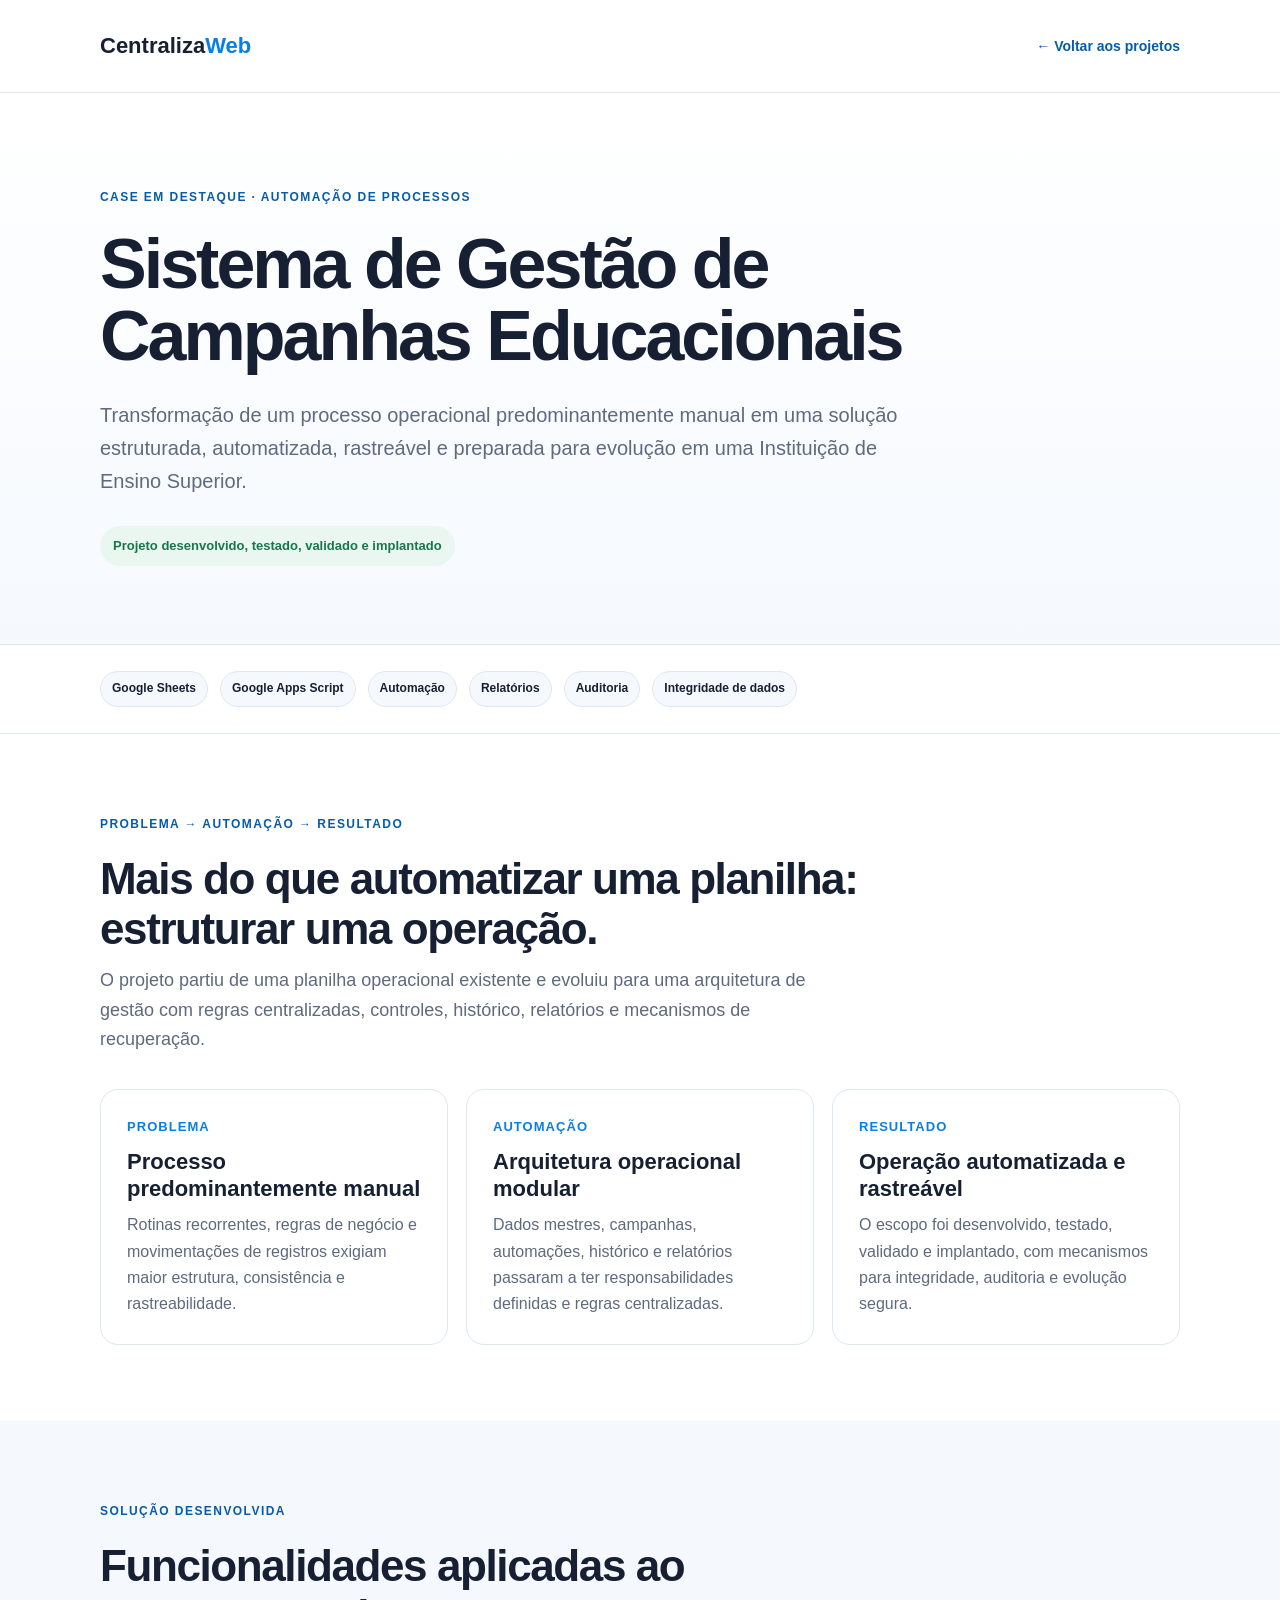
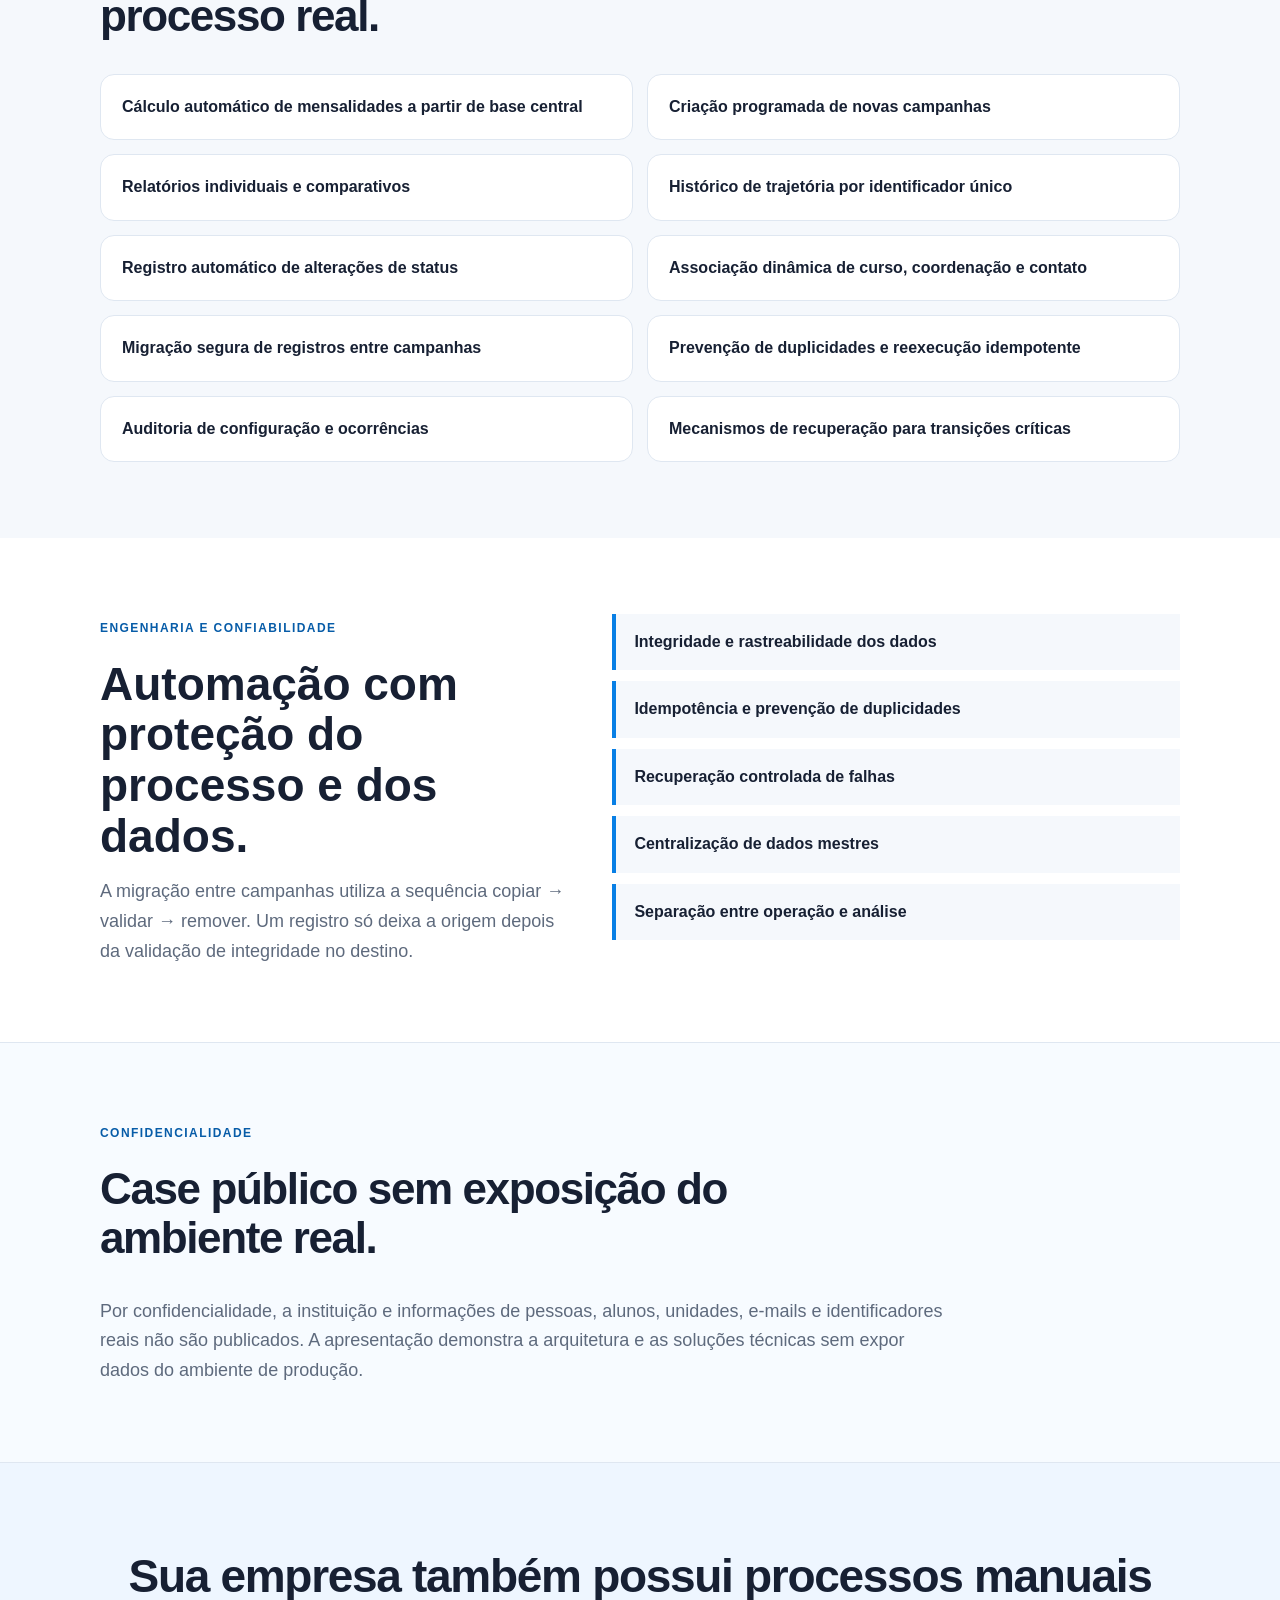
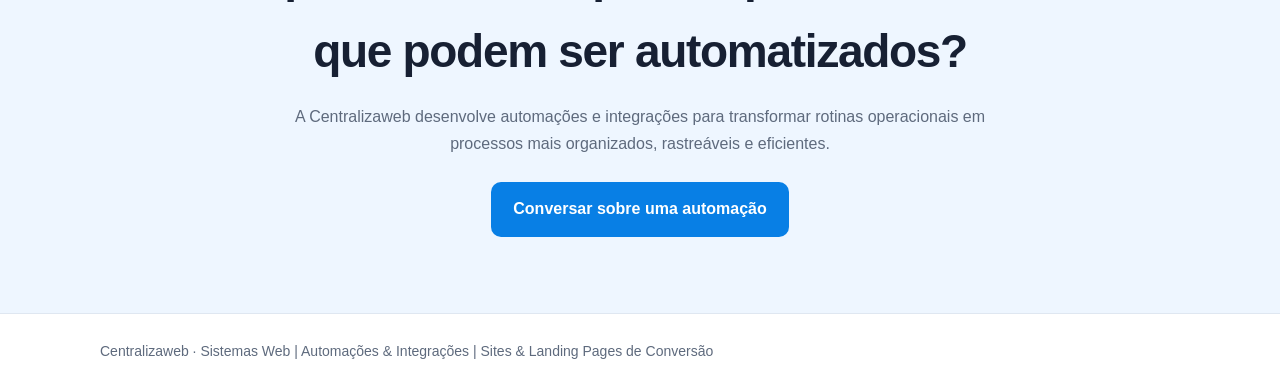
==== case-gestao-campanhas-educacionais.html @ ea9e476f "Add featured educational campaigns case study page" ====
<!DOCTYPE html><html lang="pt-BR"><head><meta charset="UTF-8"><meta name="viewport" content="width=device-width,initial-scale=1"><meta name="description" content="Case Centralizaweb: transformação de um processo operacional de campanhas educacionais em uma solução automatizada, rastreável e segura."><title>Case Gestão de Campanhas Educacionais | Centralizaweb</title><style>:root{--blue:#087fe5;--dark:#075ca8;--ink:#172033;--muted:#5e6a7d;--soft:#f5f8fc;--line:#dfe7f1;--green:#19764a}*{box-sizing:border-box;margin:0;padding:0}body{font-family:Inter,Segoe UI,Arial,sans-serif;color:var(--ink);line-height:1.65;background:#fff}.wrap{width:min(1080px,calc(100% - 40px));margin:auto}a{color:inherit}.top{padding:28px 0;border-bottom:1px solid var(--line)}.top .wrap{display:flex;align-items:center;justify-content:space-between;gap:20px}.brand{font-weight:900;font-size:22px;text-decoration:none}.brand span{color:var(--blue)}.back{font-size:14px;font-weight:750;color:var(--dark);text-decoration:none}.hero{padding:90px 0 78px;background:linear-gradient(180deg,#fff,#f5f9fe)}.eyebrow{display:inline-block;color:var(--dark);font-size:12px;font-weight:900;letter-spacing:.12em;text-transform:uppercase;margin-bottom:20px}.hero h1{font-size:clamp(42px,6vw,70px);line-height:1.03;letter-spacing:-3px;max-width:940px}.hero p{font-size:20px;color:var(--muted);max-width:820px;margin-top:27px}.status{display:inline-flex;margin-top:28px;padding:9px 13px;border-radius:999px;background:#eaf7f0;color:var(--green);font-size:13px;font-weight:850}.facts{padding:26px 0;border-block:1px solid var(--line)}.facts .wrap{display:flex;gap:12px;flex-wrap:wrap}.tag{padding:7px 11px;background:var(--soft);border:1px solid var(--line);border-radius:999px;font-size:12px;font-weight:750}section{padding:76px 0}.head{max-width:760px;margin-bottom:34px}.head h2{font-size:clamp(30px,4vw,44px);line-height:1.12;letter-spacing:-1.4px}.head p{font-size:18px;color:var(--muted);margin-top:13px}.journey{display:grid;grid-template-columns:repeat(3,1fr);gap:18px}.box{border:1px solid var(--line);border-radius:18px;padding:26px}.box b{display:block;color:var(--blue);font-size:13px;margin-bottom:12px;text-transform:uppercase;letter-spacing:.08em}.box h3{font-size:22px;line-height:1.2;margin-bottom:10px}.box p{color:var(--muted)}.solution{background:var(--soft)}.grid{display:grid;grid-template-columns:repeat(2,1fr);gap:14px}.item{background:#fff;border:1px solid var(--line);border-radius:14px;padding:19px 21px;font-weight:700}.engineering{display:grid;grid-template-columns:.9fr 1.1fr;gap:48px;align-items:start}.engineering h2{font-size:clamp(31px,4vw,46px);line-height:1.1}.engineering p{color:var(--muted);font-size:18px;margin-top:16px}.principles{display:grid;gap:11px}.principle{border-left:4px solid var(--blue);background:var(--soft);padding:15px 18px;font-weight:750}.privacy{background:#f7fbff;border-block:1px solid var(--line)}.privacy p{max-width:850px;color:var(--muted);font-size:18px}.closing{text-align:center;background:#eef6ff}.closing h2{font-size:clamp(31px,4vw,46px);letter-spacing:-1.3px}.closing p{color:var(--muted);max-width:700px;margin:14px auto 25px}.btn{display:inline-flex;padding:14px 22px;background:var(--blue);color:#fff;border-radius:10px;text-decoration:none;font-weight:800}footer{padding:26px 0;border-top:1px solid var(--line);color:var(--muted);font-size:14px}@media(max-width:720px){.hero{padding:62px 0}.hero h1{font-size:40px;letter-spacing:-2px}.hero p{font-size:17px}.journey,.grid,.engineering{grid-template-columns:1fr}section{padding:58px 0}.top .wrap{align-items:flex-start;flex-direction:column}}</style></head><body><header class="top"><div class="wrap"><a class="brand" href="index.html">Centraliza<span>Web</span></a><a class="back" href="index.html#projetos">← Voltar aos projetos</a></div></header><main><section class="hero"><div class="wrap"><span class="eyebrow">Case em destaque · Automação de Processos</span><h1>Sistema de Gestão de Campanhas Educacionais</h1><p>Transformação de um processo operacional predominantemente manual em uma solução estruturada, automatizada, rastreável e preparada para evolução em uma Instituição de Ensino Superior.</p><span class="status">Projeto desenvolvido, testado, validado e implantado</span></div></section><div class="facts"><div class="wrap"><span class="tag">Google Sheets</span><span class="tag">Google Apps Script</span><span class="tag">Automação</span><span class="tag">Relatórios</span><span class="tag">Auditoria</span><span class="tag">Integridade de dados</span></div></div><section><div class="wrap"><div class="head"><span class="eyebrow">Problema → Automação → Resultado</span><h2>Mais do que automatizar uma planilha: estruturar uma operação.</h2><p>O projeto partiu de uma planilha operacional existente e evoluiu para uma arquitetura de gestão com regras centralizadas, controles, histórico, relatórios e mecanismos de recuperação.</p></div><div class="journey"><article class="box"><b>Problema</b><h3>Processo predominantemente manual</h3><p>Rotinas recorrentes, regras de negócio e movimentações de registros exigiam maior estrutura, consistência e rastreabilidade.</p></article><article class="box"><b>Automação</b><h3>Arquitetura operacional modular</h3><p>Dados mestres, campanhas, automações, histórico e relatórios passaram a ter responsabilidades definidas e regras centralizadas.</p></article><article class="box"><b>Resultado</b><h3>Operação automatizada e rastreável</h3><p>O escopo foi desenvolvido, testado, validado e implantado, com mecanismos para integridade, auditoria e evolução segura.</p></article></div></div></section><section class="solution"><div class="wrap"><div class="head"><span class="eyebrow">Solução desenvolvida</span><h2>Funcionalidades aplicadas ao processo real.</h2></div><div class="grid"><div class="item">Cálculo automático de mensalidades a partir de base central</div><div class="item">Criação programada de novas campanhas</div><div class="item">Relatórios individuais e comparativos</div><div class="item">Histórico de trajetória por identificador único</div><div class="item">Registro automático de alterações de status</div><div class="item">Associação dinâmica de curso, coordenação e contato</div><div class="item">Migração segura de registros entre campanhas</div><div class="item">Prevenção de duplicidades e reexecução idempotente</div><div class="item">Auditoria de configuração e ocorrências</div><div class="item">Mecanismos de recuperação para transições críticas</div></div></div></section><section><div class="wrap engineering"><div><span class="eyebrow">Engenharia e confiabilidade</span><h2>Automação com proteção do processo e dos dados.</h2><p>A migração entre campanhas utiliza a sequência copiar → validar → remover. Um registro só deixa a origem depois da validação de integridade no destino.</p></div><div class="principles"><div class="principle">Integridade e rastreabilidade dos dados</div><div class="principle">Idempotência e prevenção de duplicidades</div><div class="principle">Recuperação controlada de falhas</div><div class="principle">Centralização de dados mestres</div><div class="principle">Separação entre operação e análise</div></div></div></section><section class="privacy"><div class="wrap"><div class="head"><span class="eyebrow">Confidencialidade</span><h2>Case público sem exposição do ambiente real.</h2></div><p>Por confidencialidade, a instituição e informações de pessoas, alunos, unidades, e-mails e identificadores reais não são publicados. A apresentação demonstra a arquitetura e as soluções técnicas sem expor dados do ambiente de produção.</p></div></section><section class="closing"><div class="wrap"><h2>Sua empresa também possui processos manuais que podem ser automatizados?</h2><p>A Centralizaweb desenvolve automações e integrações para transformar rotinas operacionais em processos mais organizados, rastreáveis e eficientes.</p><a class="btn" href="https://wa.me/5566981114935?text=Ol%C3%A1%21%20Vi%20o%20case%20de%20automa%C3%A7%C3%A3o%20e%20quero%20conversar%20sobre%20um%20projeto." target="_blank" rel="noopener">Conversar sobre uma automação</a></div></section></main><footer><div class="wrap">Centralizaweb · Sistemas Web | Automações &amp; Integrações | Sites &amp; Landing Pages de Conversão</div></footer></body></html>
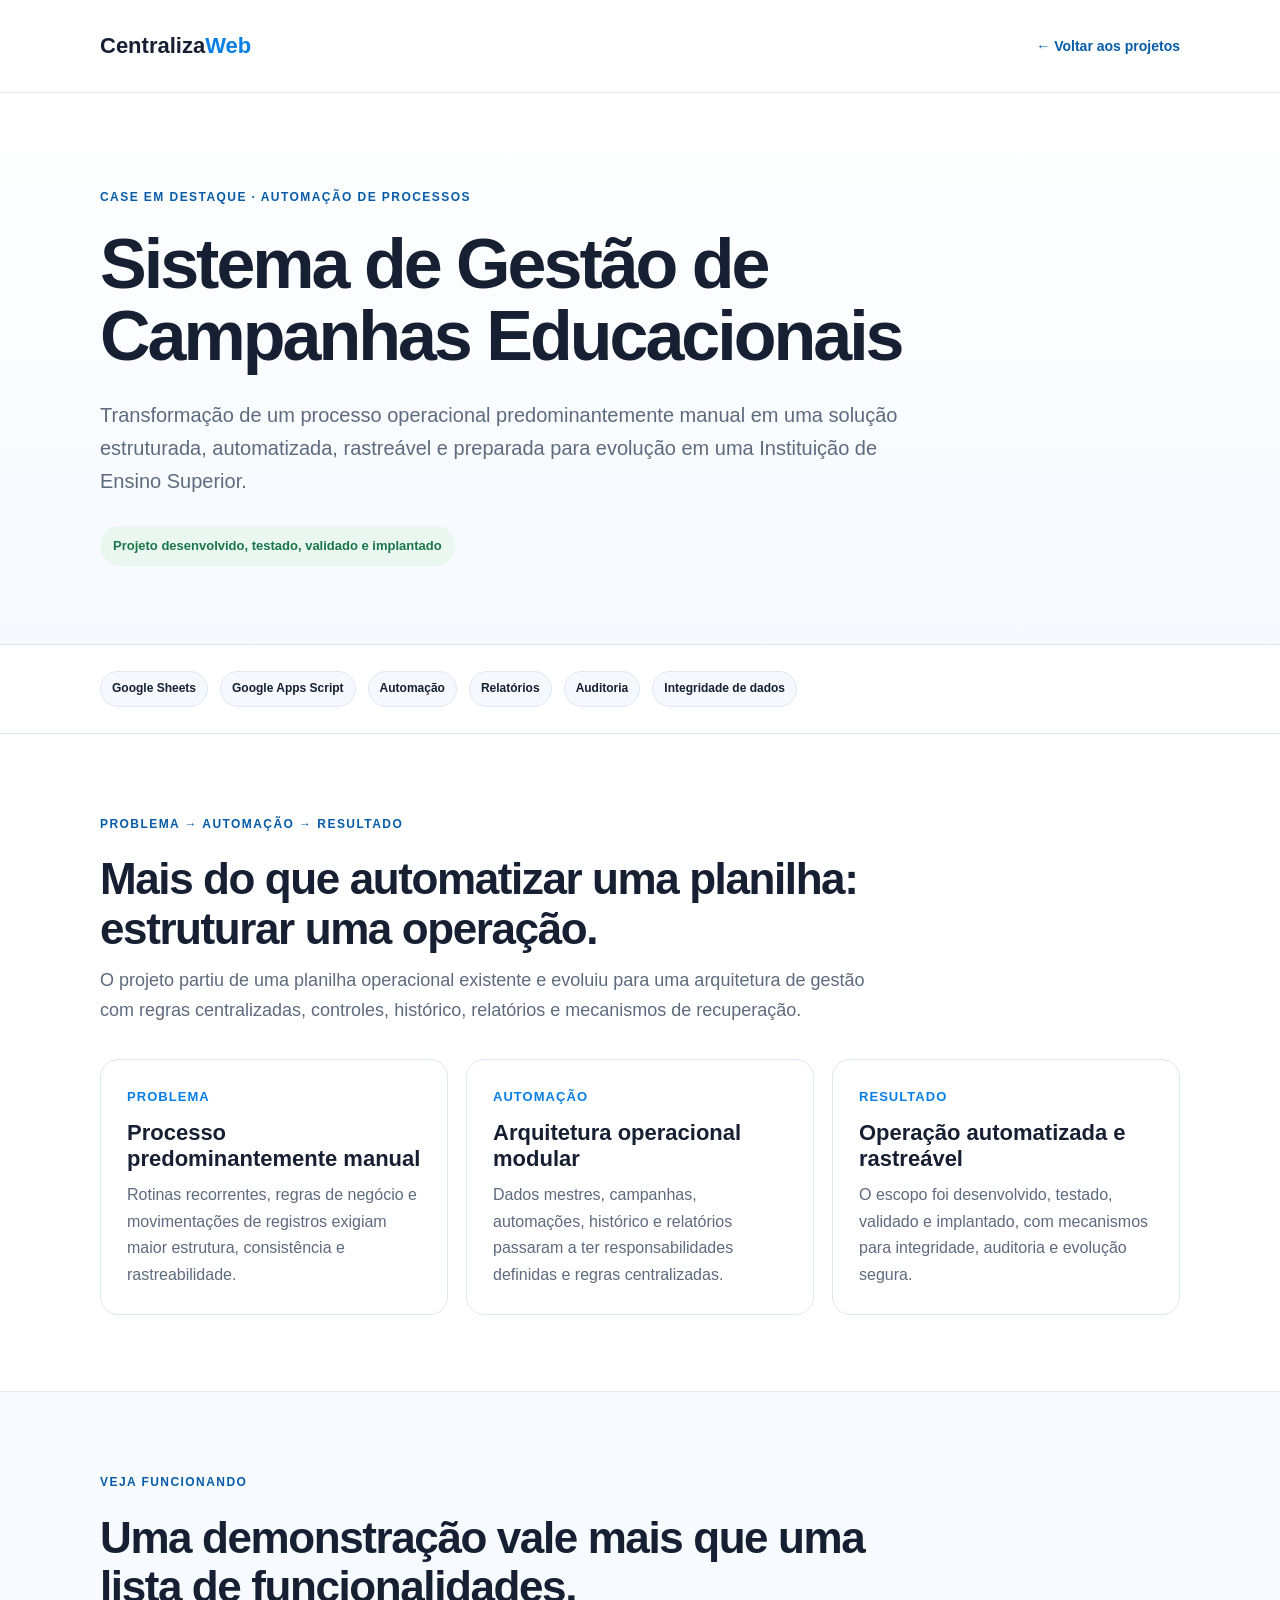
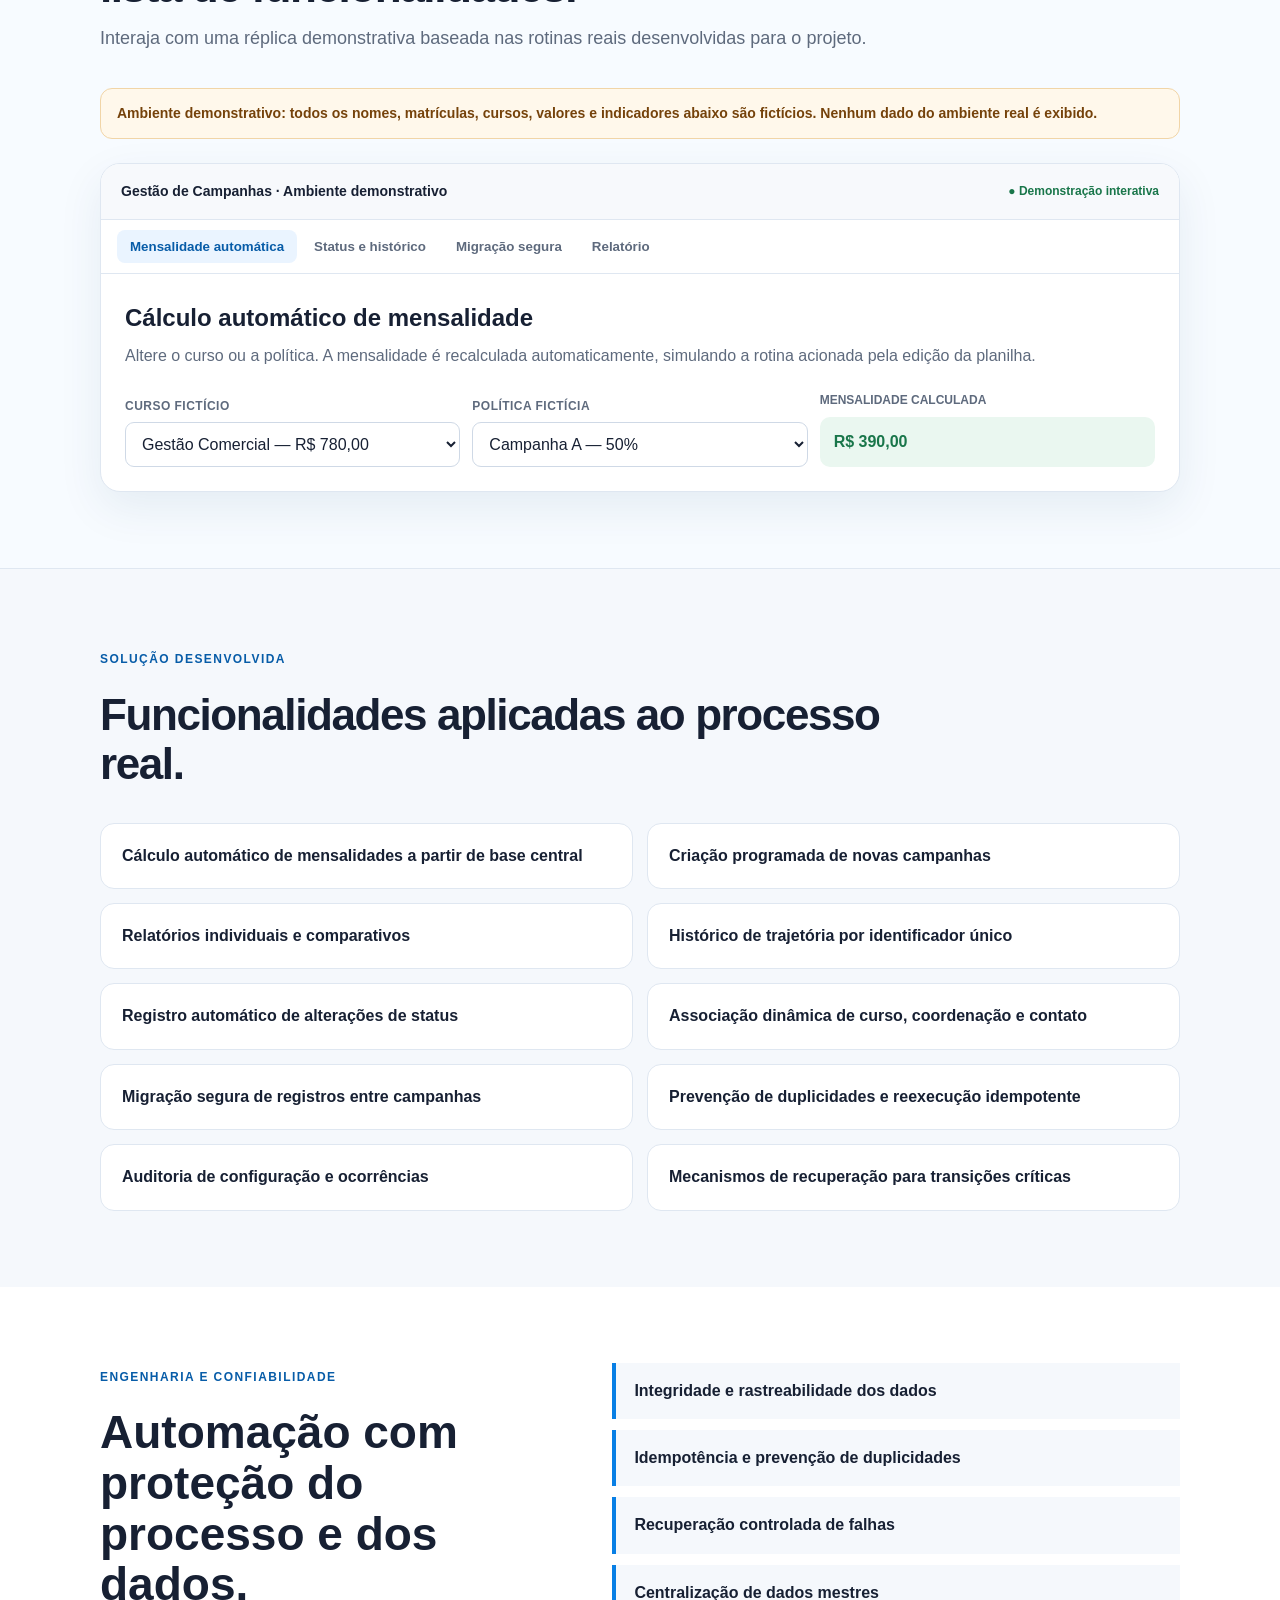
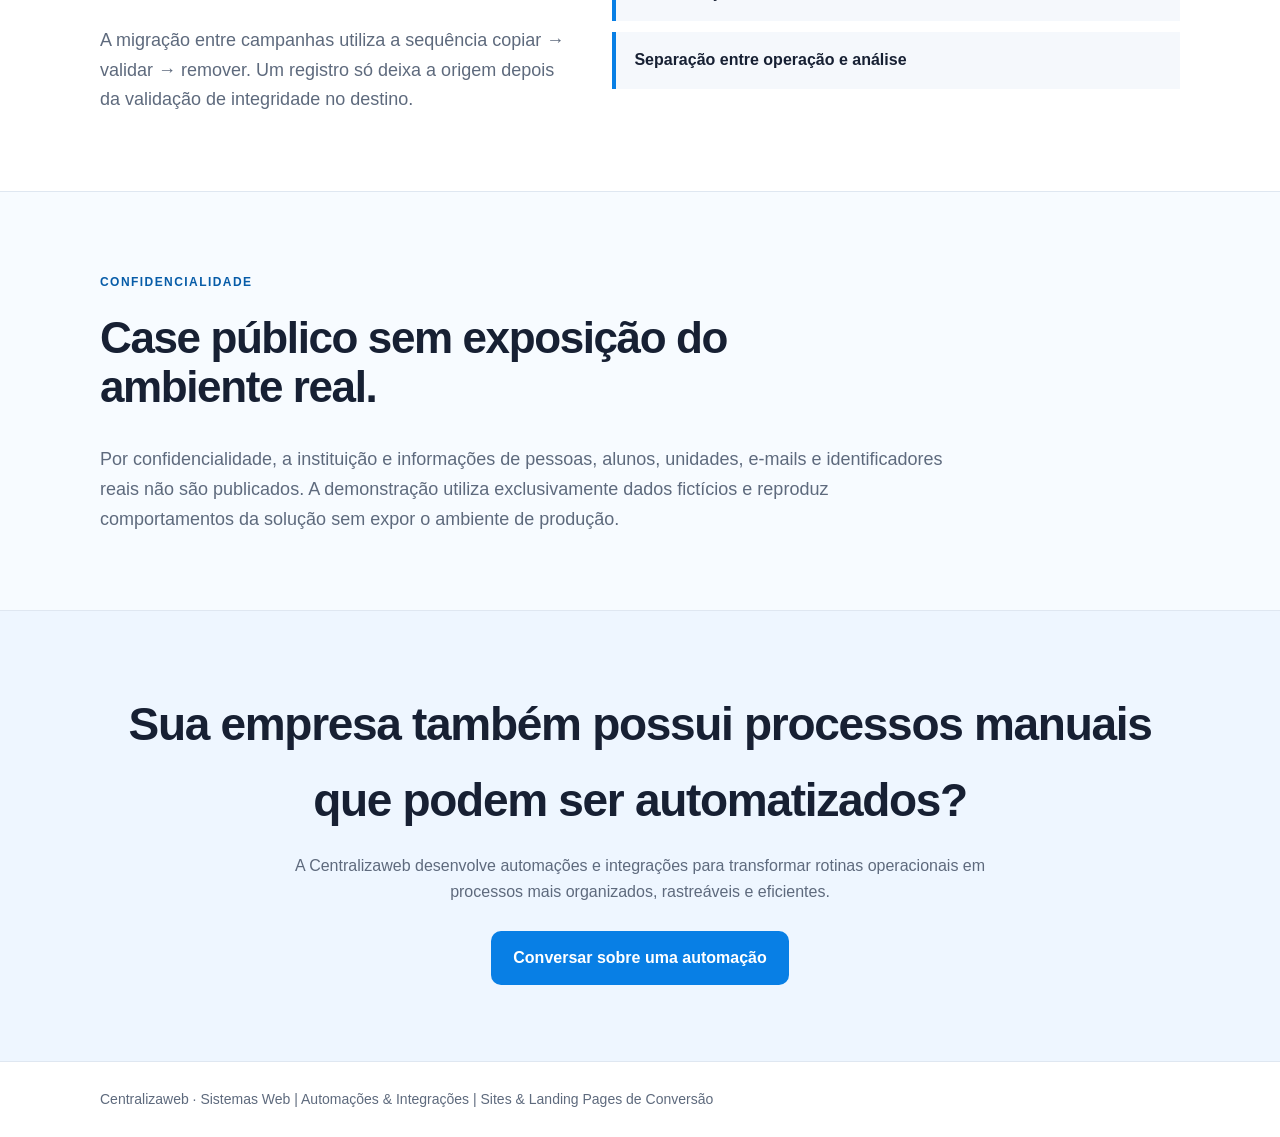
==== commit b6f7010c: "feat: adiciona demonstracao interativa ao case educacional" ====
--- a/case-gestao-campanhas-educacionais.html
+++ b/case-gestao-campanhas-educacionais.html
@@ -1 +1 @@
-<!DOCTYPE html><html lang="pt-BR"><head><meta charset="UTF-8"><meta name="viewport" content="width=device-width,initial-scale=1"><meta name="description" content="Case Centralizaweb: transformação de um processo operacional de campanhas educacionais em uma solução automatizada, rastreável e segura."><title>Case Gestão de Campanhas Educacionais | Centralizaweb</title><style>:root{--blue:#087fe5;--dark:#075ca8;--ink:#172033;--muted:#5e6a7d;--soft:#f5f8fc;--line:#dfe7f1;--green:#19764a}*{box-sizing:border-box;margin:0;padding:0}body{font-family:Inter,Segoe UI,Arial,sans-serif;color:var(--ink);line-height:1.65;background:#fff}.wrap{width:min(1080px,calc(100% - 40px));margin:auto}a{color:inherit}.top{padding:28px 0;border-bottom:1px solid var(--line)}.top .wrap{display:flex;align-items:center;justify-content:space-between;gap:20px}.brand{font-weight:900;font-size:22px;text-decoration:none}.brand span{color:var(--blue)}.back{font-size:14px;font-weight:750;color:var(--dark);text-decoration:none}.hero{padding:90px 0 78px;background:linear-gradient(180deg,#fff,#f5f9fe)}.eyebrow{display:inline-block;color:var(--dark);font-size:12px;font-weight:900;letter-spacing:.12em;text-transform:uppercase;margin-bottom:20px}.hero h1{font-size:clamp(42px,6vw,70px);line-height:1.03;letter-spacing:-3px;max-width:940px}.hero p{font-size:20px;color:var(--muted);max-width:820px;margin-top:27px}.status{display:inline-flex;margin-top:28px;padding:9px 13px;border-radius:999px;background:#eaf7f0;color:var(--green);font-size:13px;font-weight:850}.facts{padding:26px 0;border-block:1px solid var(--line)}.facts .wrap{display:flex;gap:12px;flex-wrap:wrap}.tag{padding:7px 11px;background:var(--soft);border:1px solid var(--line);border-radius:999px;font-size:12px;font-weight:750}section{padding:76px 0}.head{max-width:760px;margin-bottom:34px}.head h2{font-size:clamp(30px,4vw,44px);line-height:1.12;letter-spacing:-1.4px}.head p{font-size:18px;color:var(--muted);margin-top:13px}.journey{display:grid;grid-template-columns:repeat(3,1fr);gap:18px}.box{border:1px solid var(--line);border-radius:18px;padding:26px}.box b{display:block;color:var(--blue);font-size:13px;margin-bottom:12px;text-transform:uppercase;letter-spacing:.08em}.box h3{font-size:22px;line-height:1.2;margin-bottom:10px}.box p{color:var(--muted)}.solution{background:var(--soft)}.grid{display:grid;grid-template-columns:repeat(2,1fr);gap:14px}.item{background:#fff;border:1px solid var(--line);border-radius:14px;padding:19px 21px;font-weight:700}.engineering{display:grid;grid-template-columns:.9fr 1.1fr;gap:48px;align-items:start}.engineering h2{font-size:clamp(31px,4vw,46px);line-height:1.1}.engineering p{color:var(--muted);font-size:18px;margin-top:16px}.principles{display:grid;gap:11px}.principle{border-left:4px solid var(--blue);background:var(--soft);padding:15px 18px;font-weight:750}.privacy{background:#f7fbff;border-block:1px solid var(--line)}.privacy p{max-width:850px;color:var(--muted);font-size:18px}.closing{text-align:center;background:#eef6ff}.closing h2{font-size:clamp(31px,4vw,46px);letter-spacing:-1.3px}.closing p{color:var(--muted);max-width:700px;margin:14px auto 25px}.btn{display:inline-flex;padding:14px 22px;background:var(--blue);color:#fff;border-radius:10px;text-decoration:none;font-weight:800}footer{padding:26px 0;border-top:1px solid var(--line);color:var(--muted);font-size:14px}@media(max-width:720px){.hero{padding:62px 0}.hero h1{font-size:40px;letter-spacing:-2px}.hero p{font-size:17px}.journey,.grid,.engineering{grid-template-columns:1fr}section{padding:58px 0}.top .wrap{align-items:flex-start;flex-direction:column}}</style></head><body><header class="top"><div class="wrap"><a class="brand" href="index.html">Centraliza<span>Web</span></a><a class="back" href="index.html#projetos">← Voltar aos projetos</a></div></header><main><section class="hero"><div class="wrap"><span class="eyebrow">Case em destaque · Automação de Processos</span><h1>Sistema de Gestão de Campanhas Educacionais</h1><p>Transformação de um processo operacional predominantemente manual em uma solução estruturada, automatizada, rastreável e preparada para evolução em uma Instituição de Ensino Superior.</p><span class="status">Projeto desenvolvido, testado, validado e implantado</span></div></section><div class="facts"><div class="wrap"><span class="tag">Google Sheets</span><span class="tag">Google Apps Script</span><span class="tag">Automação</span><span class="tag">Relatórios</span><span class="tag">Auditoria</span><span class="tag">Integridade de dados</span></div></div><section><div class="wrap"><div class="head"><span class="eyebrow">Problema → Automação → Resultado</span><h2>Mais do que automatizar uma planilha: estruturar uma operação.</h2><p>O projeto partiu de uma planilha operacional existente e evoluiu para uma arquitetura de gestão com regras centralizadas, controles, histórico, relatórios e mecanismos de recuperação.</p></div><div class="journey"><article class="box"><b>Problema</b><h3>Processo predominantemente manual</h3><p>Rotinas recorrentes, regras de negócio e movimentações de registros exigiam maior estrutura, consistência e rastreabilidade.</p></article><article class="box"><b>Automação</b><h3>Arquitetura operacional modular</h3><p>Dados mestres, campanhas, automações, histórico e relatórios passaram a ter responsabilidades definidas e regras centralizadas.</p></article><article class="box"><b>Resultado</b><h3>Operação automatizada e rastreável</h3><p>O escopo foi desenvolvido, testado, validado e implantado, com mecanismos para integridade, auditoria e evolução segura.</p></article></div></div></section><section class="solution"><div class="wrap"><div class="head"><span class="eyebrow">Solução desenvolvida</span><h2>Funcionalidades aplicadas ao processo real.</h2></div><div class="grid"><div class="item">Cálculo automático de mensalidades a partir de base central</div><div class="item">Criação programada de novas campanhas</div><div class="item">Relatórios individuais e comparativos</div><div class="item">Histórico de trajetória por identificador único</div><div class="item">Registro automático de alterações de status</div><div class="item">Associação dinâmica de curso, coordenação e contato</div><div class="item">Migração segura de registros entre campanhas</div><div class="item">Prevenção de duplicidades e reexecução idempotente</div><div class="item">Auditoria de configuração e ocorrências</div><div class="item">Mecanismos de recuperação para transições críticas</div></div></div></section><section><div class="wrap engineering"><div><span class="eyebrow">Engenharia e confiabilidade</span><h2>Automação com proteção do processo e dos dados.</h2><p>A migração entre campanhas utiliza a sequência copiar → validar → remover. Um registro só deixa a origem depois da validação de integridade no destino.</p></div><div class="principles"><div class="principle">Integridade e rastreabilidade dos dados</div><div class="principle">Idempotência e prevenção de duplicidades</div><div class="principle">Recuperação controlada de falhas</div><div class="principle">Centralização de dados mestres</div><div class="principle">Separação entre operação e análise</div></div></div></section><section class="privacy"><div class="wrap"><div class="head"><span class="eyebrow">Confidencialidade</span><h2>Case público sem exposição do ambiente real.</h2></div><p>Por confidencialidade, a instituição e informações de pessoas, alunos, unidades, e-mails e identificadores reais não são publicados. A apresentação demonstra a arquitetura e as soluções técnicas sem expor dados do ambiente de produção.</p></div></section><section class="closing"><div class="wrap"><h2>Sua empresa também possui processos manuais que podem ser automatizados?</h2><p>A Centralizaweb desenvolve automações e integrações para transformar rotinas operacionais em processos mais organizados, rastreáveis e eficientes.</p><a class="btn" href="https://wa.me/5566981114935?text=Ol%C3%A1%21%20Vi%20o%20case%20de%20automa%C3%A7%C3%A3o%20e%20quero%20conversar%20sobre%20um%20projeto." target="_blank" rel="noopener">Conversar sobre uma automação</a></div></section></main><footer><div class="wrap">Centralizaweb · Sistemas Web | Automações &amp; Integrações | Sites &amp; Landing Pages de Conversão</div></footer></body></html>+<!DOCTYPE html><html lang="pt-BR"><head><meta charset="UTF-8"><meta name="viewport" content="width=device-width,initial-scale=1"><meta name="description" content="Case Centralizaweb: automação de campanhas educacionais com demonstração interativa baseada na solução implantada."><title>Case Gestão de Campanhas Educacionais | Centralizaweb</title><style>:root{--blue:#087fe5;--dark:#075ca8;--ink:#172033;--muted:#5e6a7d;--soft:#f5f8fc;--line:#dfe7f1;--green:#19764a;--amber:#a45b08}*{box-sizing:border-box;margin:0;padding:0}body{font-family:Inter,Segoe UI,Arial,sans-serif;color:var(--ink);line-height:1.65;background:#fff}.wrap{width:min(1080px,calc(100% - 40px));margin:auto}a{color:inherit}.top{padding:28px 0;border-bottom:1px solid var(--line)}.top .wrap{display:flex;align-items:center;justify-content:space-between;gap:20px}.brand{font-weight:900;font-size:22px;text-decoration:none}.brand span{color:var(--blue)}.back{font-size:14px;font-weight:750;color:var(--dark);text-decoration:none}.hero{padding:90px 0 78px;background:linear-gradient(180deg,#fff,#f5f9fe)}.eyebrow{display:inline-block;color:var(--dark);font-size:12px;font-weight:900;letter-spacing:.12em;text-transform:uppercase;margin-bottom:20px}.hero h1{font-size:clamp(42px,6vw,70px);line-height:1.03;letter-spacing:-3px;max-width:940px}.hero p{font-size:20px;color:var(--muted);max-width:820px;margin-top:27px}.status{display:inline-flex;margin-top:28px;padding:9px 13px;border-radius:999px;background:#eaf7f0;color:var(--green);font-size:13px;font-weight:850}.facts{padding:26px 0;border-block:1px solid var(--line)}.facts .wrap{display:flex;gap:12px;flex-wrap:wrap}.tag{padding:7px 11px;background:var(--soft);border:1px solid var(--line);border-radius:999px;font-size:12px;font-weight:750}section{padding:76px 0}.head{max-width:800px;margin-bottom:34px}.head h2{font-size:clamp(30px,4vw,44px);line-height:1.12;letter-spacing:-1.4px}.head p{font-size:18px;color:var(--muted);margin-top:13px}.journey{display:grid;grid-template-columns:repeat(3,1fr);gap:18px}.box{border:1px solid var(--line);border-radius:18px;padding:26px}.box b{display:block;color:var(--blue);font-size:13px;margin-bottom:12px;text-transform:uppercase;letter-spacing:.08em}.box h3{font-size:22px;line-height:1.2;margin-bottom:10px}.box p{color:var(--muted)}.solution{background:var(--soft)}.grid{display:grid;grid-template-columns:repeat(2,1fr);gap:14px}.item{background:#fff;border:1px solid var(--line);border-radius:14px;padding:19px 21px;font-weight:700}.engineering{display:grid;grid-template-columns:.9fr 1.1fr;gap:48px;align-items:start}.engineering h2{font-size:clamp(31px,4vw,46px);line-height:1.1}.engineering p{color:var(--muted);font-size:18px;margin-top:16px}.principles{display:grid;gap:11px}.principle{border-left:4px solid var(--blue);background:var(--soft);padding:15px 18px;font-weight:750}.demo{background:#f7fbff;border-block:1px solid var(--line)}.notice{background:#fff8eb;border:1px solid #f1d5a7;border-radius:12px;padding:13px 16px;color:#75420a;font-size:14px;font-weight:700;margin-bottom:24px}.demo-shell{background:#fff;border:1px solid var(--line);border-radius:20px;box-shadow:0 16px 45px rgba(18,61,101,.08);overflow:hidden}.demo-bar{padding:16px 20px;background:#f7f9fc;border-bottom:1px solid var(--line);display:flex;align-items:center;justify-content:space-between;gap:12px}.demo-bar strong{font-size:14px}.live{font-size:12px;color:var(--green);font-weight:850}.tabs{display:flex;gap:4px;padding:10px 16px;border-bottom:1px solid var(--line);overflow:auto}.tab{border:0;background:transparent;padding:9px 13px;border-radius:8px;font-weight:800;color:var(--muted);cursor:pointer;white-space:nowrap}.tab.active{background:#eaf4ff;color:var(--dark)}.panel{display:none;padding:24px}.panel.active{display:block}.panel h3{font-size:24px;margin-bottom:5px}.panel-lead{color:var(--muted);margin-bottom:22px}.form-row{display:grid;grid-template-columns:1fr 1fr 1fr;gap:12px;align-items:end}.field label{display:block;font-size:12px;font-weight:850;color:var(--muted);margin-bottom:6px;text-transform:uppercase;letter-spacing:.04em}.field select,.field input{width:100%;padding:12px;border:1px solid #cfd9e6;border-radius:9px;background:#fff;color:var(--ink);font:inherit}.result{padding:12px 14px;border-radius:10px;background:#eaf7f0;color:var(--green);font-weight:900;min-height:50px;display:flex;align-items:center}.sheet{overflow:auto;border:1px solid var(--line);border-radius:12px}.sheet table{width:100%;border-collapse:collapse;min-width:760px;font-size:13px}.sheet th{background:#eef3f8;text-align:left;padding:10px;border:1px solid #dbe3ec}.sheet td{padding:10px;border:1px solid #e1e7ee}.pill{display:inline-block;padding:4px 8px;border-radius:999px;background:#fff4dd;color:var(--amber);font-size:11px;font-weight:850}.pill.ok{background:#eaf7f0;color:var(--green)}.actions{display:flex;gap:10px;flex-wrap:wrap;margin:18px 0}.demo-btn{border:0;background:var(--blue);color:#fff;padding:11px 16px;border-radius:9px;font-weight:850;cursor:pointer}.demo-btn.secondary{background:#fff;color:var(--dark);border:1px solid #bcd5ec}.log{background:#f6f8fb;border:1px solid var(--line);border-radius:12px;padding:16px;display:grid;gap:8px;font-size:13px}.log div{display:flex;gap:9px;align-items:flex-start}.check{color:var(--green);font-weight:900}.history{display:grid;gap:10px;margin-top:18px}.history-item{border-left:3px solid var(--blue);padding:10px 14px;background:#f7faff;border-radius:0 9px 9px 0}.history-item small{color:var(--muted)}.metrics{display:grid;grid-template-columns:repeat(4,1fr);gap:12px;margin-bottom:20px}.metric{border:1px solid var(--line);border-radius:12px;padding:16px}.metric small{display:block;color:var(--muted);font-weight:700}.metric strong{font-size:26px}.bars{display:grid;gap:12px}.bar-row{display:grid;grid-template-columns:120px 1fr 48px;gap:10px;align-items:center;font-size:13px;font-weight:750}.bar-track{height:12px;background:#edf2f7;border-radius:999px;overflow:hidden}.bar-fill{height:100%;background:var(--blue);border-radius:999px}.privacy{background:#f7fbff;border-block:1px solid var(--line)}.privacy p{max-width:850px;color:var(--muted);font-size:18px}.closing{text-align:center;background:#eef6ff}.closing h2{font-size:clamp(31px,4vw,46px);letter-spacing:-1.3px}.closing p{color:var(--muted);max-width:700px;margin:14px auto 25px}.btn{display:inline-flex;padding:14px 22px;background:var(--blue);color:#fff;border-radius:10px;text-decoration:none;font-weight:800}footer{padding:26px 0;border-top:1px solid var(--line);color:var(--muted);font-size:14px}@media(max-width:760px){.hero{padding:62px 0}.hero h1{font-size:40px;letter-spacing:-2px}.hero p{font-size:17px}.journey,.grid,.engineering,.form-row,.metrics{grid-template-columns:1fr}.bar-row{grid-template-columns:90px 1fr 40px}section{padding:58px 0}.top .wrap{align-items:flex-start;flex-direction:column}.panel{padding:17px}}</style></head><body><header class="top"><div class="wrap"><a class="brand" href="index.html">Centraliza<span>Web</span></a><a class="back" href="index.html#projetos">← Voltar aos projetos</a></div></header><main><section class="hero"><div class="wrap"><span class="eyebrow">Case em destaque · Automação de Processos</span><h1>Sistema de Gestão de Campanhas Educacionais</h1><p>Transformação de um processo operacional predominantemente manual em uma solução estruturada, automatizada, rastreável e preparada para evolução em uma Instituição de Ensino Superior.</p><span class="status">Projeto desenvolvido, testado, validado e implantado</span></div></section><div class="facts"><div class="wrap"><span class="tag">Google Sheets</span><span class="tag">Google Apps Script</span><span class="tag">Automação</span><span class="tag">Relatórios</span><span class="tag">Auditoria</span><span class="tag">Integridade de dados</span></div></div><section><div class="wrap"><div class="head"><span class="eyebrow">Problema → Automação → Resultado</span><h2>Mais do que automatizar uma planilha: estruturar uma operação.</h2><p>O projeto partiu de uma planilha operacional existente e evoluiu para uma arquitetura de gestão com regras centralizadas, controles, histórico, relatórios e mecanismos de recuperação.</p></div><div class="journey"><article class="box"><b>Problema</b><h3>Processo predominantemente manual</h3><p>Rotinas recorrentes, regras de negócio e movimentações de registros exigiam maior estrutura, consistência e rastreabilidade.</p></article><article class="box"><b>Automação</b><h3>Arquitetura operacional modular</h3><p>Dados mestres, campanhas, automações, histórico e relatórios passaram a ter responsabilidades definidas e regras centralizadas.</p></article><article class="box"><b>Resultado</b><h3>Operação automatizada e rastreável</h3><p>O escopo foi desenvolvido, testado, validado e implantado, com mecanismos para integridade, auditoria e evolução segura.</p></article></div></div></section><section class="demo" id="demonstracao"><div class="wrap"><div class="head"><span class="eyebrow">Veja funcionando</span><h2>Uma demonstração vale mais que uma lista de funcionalidades.</h2><p>Interaja com uma réplica demonstrativa baseada nas rotinas reais desenvolvidas para o projeto.</p></div><div class="notice">Ambiente demonstrativo: todos os nomes, matrículas, cursos, valores e indicadores abaixo são fictícios. Nenhum dado do ambiente real é exibido.</div><div class="demo-shell"><div class="demo-bar"><strong>Gestão de Campanhas · Ambiente demonstrativo</strong><span class="live">● Demonstração interativa</span></div><div class="tabs"><button class="tab active" data-tab="mensalidade">Mensalidade automática</button><button class="tab" data-tab="historico">Status e histórico</button><button class="tab" data-tab="migracao">Migração segura</button><button class="tab" data-tab="relatorio">Relatório</button></div><div class="panel active" id="mensalidade"><h3>Cálculo automático de mensalidade</h3><p class="panel-lead">Altere o curso ou a política. A mensalidade é recalculada automaticamente, simulando a rotina acionada pela edição da planilha.</p><div class="form-row"><div class="field"><label>Curso fictício</label><select id="curso"><option value="780">Gestão Comercial — R$ 780,00</option><option value="920">Engenharia de Processos — R$ 920,00</option><option value="640">Tecnologia em Negócios — R$ 640,00</option></select></div><div class="field"><label>Política fictícia</label><select id="politica"><option value="0.50">Campanha A — 50%</option><option value="0.55">Campanha B — 55%</option><option value="0.30">Campanha C — 30%</option></select></div><div><label style="display:block;font-size:12px;font-weight:850;color:var(--muted);margin-bottom:6px;text-transform:uppercase">Mensalidade calculada</label><div class="result" id="mensalidadeResultado"></div></div></div></div><div class="panel" id="historico"><h3>Status com histórico automático</h3><p class="panel-lead">Uma alteração operacional gera um registro cronológico, preservando a trajetória do cadastro.</p><div class="sheet"><table><thead><tr><th>Matrícula fictícia</th><th>Aluno fictício</th><th>Curso</th><th>Status atual</th></tr></thead><tbody><tr><td>DEM-2026-0142</td><td>Marina Costa</td><td>Gestão Comercial</td><td><span class="pill" id="statusPill">Em Execução</span></td></tr></tbody></table></div><div class="actions"><button class="demo-btn" id="alterarStatus">Alterar para Matrícula Concluída</button><button class="demo-btn secondary" id="resetStatus">Reiniciar demonstração</button></div><div class="history" id="history"><div class="history-item"><strong>Em Execução</strong><br><small>Registro inicial da demonstração</small></div></div></div><div class="panel" id="migracao"><h3>Migração segura entre campanhas</h3><p class="panel-lead">A lógica segue a sequência desenvolvida no projeto: copiar → validar → remover. O registro só deixa a origem após a validação no destino.</p><div class="sheet"><table><thead><tr><th>Matrícula</th><th>Aluno fictício</th><th>Origem</th><th>Destino</th><th>Situação</th></tr></thead><tbody><tr><td>DEM-2026-0287</td><td>Lucas Almeida</td><td>Campanha 12</td><td>Campanha 13</td><td><span class="pill" id="migrationPill">Aguardando</span></td></tr></tbody></table></div><div class="actions"><button class="demo-btn" id="migrar">Simular migração</button><button class="demo-btn secondary" id="resetMigracao">Reiniciar</button></div><div class="log" id="migrationLog"><div><span>○</span><span>Aguardando início da simulação.</span></div></div></div><div class="panel" id="relatorio"><h3>Relatório gerencial de campanha</h3><p class="panel-lead">Exemplo visual com indicadores fictícios para demonstrar a camada de análise individual e comparativa.</p><div class="metrics"><div class="metric"><small>Registros</small><strong>184</strong></div><div class="metric"><small>Matrículas efetivas</small><strong>71</strong></div><div class="metric"><small>Em execução</small><strong>46</strong></div><div class="metric"><small>Valor nominal</small><strong>R$ 52 mil</strong></div></div><div class="bars"><div class="bar-row"><span>Campanha 10</span><div class="bar-track"><div class="bar-fill" style="width:58%"></div></div><span>41</span></div><div class="bar-row"><span>Campanha 11</span><div class="bar-track"><div class="bar-fill" style="width:76%"></div></div><span>54</span></div><div class="bar-row"><span>Campanha 12</span><div class="bar-track"><div class="bar-fill" style="width:100%"></div></div><span>71</span></div></div><div class="notice" style="margin:22px 0 0">Indicadores exclusivamente demonstrativos. Os relatórios da solução real analisam campanhas individualmente ou em comparação, inclusive por dimensões operacionais.</div></div></div></div></section><section class="solution"><div class="wrap"><div class="head"><span class="eyebrow">Solução desenvolvida</span><h2>Funcionalidades aplicadas ao processo real.</h2></div><div class="grid"><div class="item">Cálculo automático de mensalidades a partir de base central</div><div class="item">Criação programada de novas campanhas</div><div class="item">Relatórios individuais e comparativos</div><div class="item">Histórico de trajetória por identificador único</div><div class="item">Registro automático de alterações de status</div><div class="item">Associação dinâmica de curso, coordenação e contato</div><div class="item">Migração segura de registros entre campanhas</div><div class="item">Prevenção de duplicidades e reexecução idempotente</div><div class="item">Auditoria de configuração e ocorrências</div><div class="item">Mecanismos de recuperação para transições críticas</div></div></div></section><section><div class="wrap engineering"><div><span class="eyebrow">Engenharia e confiabilidade</span><h2>Automação com proteção do processo e dos dados.</h2><p>A migração entre campanhas utiliza a sequência copiar → validar → remover. Um registro só deixa a origem depois da validação de integridade no destino.</p></div><div class="principles"><div class="principle">Integridade e rastreabilidade dos dados</div><div class="principle">Idempotência e prevenção de duplicidades</div><div class="principle">Recuperação controlada de falhas</div><div class="principle">Centralização de dados mestres</div><div class="principle">Separação entre operação e análise</div></div></div></section><section class="privacy"><div class="wrap"><div class="head"><span class="eyebrow">Confidencialidade</span><h2>Case público sem exposição do ambiente real.</h2></div><p>Por confidencialidade, a instituição e informações de pessoas, alunos, unidades, e-mails e identificadores reais não são publicados. A demonstração utiliza exclusivamente dados fictícios e reproduz comportamentos da solução sem expor o ambiente de produção.</p></div></section><section class="closing"><div class="wrap"><h2>Sua empresa também possui processos manuais que podem ser automatizados?</h2><p>A Centralizaweb desenvolve automações e integrações para transformar rotinas operacionais em processos mais organizados, rastreáveis e eficientes.</p><a class="btn" href="https://wa.me/5566981114935?text=Ol%C3%A1%21%20Vi%20o%20case%20de%20automa%C3%A7%C3%A3o%20e%20quero%20conversar%20sobre%20um%20projeto." target="_blank" rel="noopener">Conversar sobre uma automação</a></div></section></main><footer><div class="wrap">Centralizaweb · Sistemas Web | Automações &amp; Integrações | Sites &amp; Landing Pages de Conversão</div></footer><script>const tabs=document.querySelectorAll('.tab'),panels=document.querySelectorAll('.panel');tabs.forEach(t=>t.addEventListener('click',()=>{tabs.forEach(x=>x.classList.remove('active'));panels.forEach(x=>x.classList.remove('active'));t.classList.add('active');document.getElementById(t.dataset.tab).classList.add('active')}));const curso=document.getElementById('curso'),politica=document.getElementById('politica'),mens=document.getElementById('mensalidadeResultado');function calc(){const v=Number(curso.value)*(1-Number(politica.value));mens.textContent=v.toLocaleString('pt-BR',{style:'currency',currency:'BRL'})}curso.addEventListener('change',calc);politica.addEventListener('change',calc);calc();const statusPill=document.getElementById('statusPill'),history=document.getElementById('history');document.getElementById('alterarStatus').onclick=()=>{statusPill.textContent='Matrícula Concluída';statusPill.className='pill ok';history.innerHTML='<div class="history-item"><strong>Matrícula Concluída</strong><br><small>Status registrado automaticamente após a alteração</small></div><div class="history-item"><strong>Em Execução</strong><br><small>Status anterior preservado no histórico</small></div>'};document.getElementById('resetStatus').onclick=()=>{statusPill.textContent='Em Execução';statusPill.className='pill';history.innerHTML='<div class="history-item"><strong>Em Execução</strong><br><small>Registro inicial da demonstração</small></div>'};const log=document.getElementById('migrationLog'),mp=document.getElementById('migrationPill'),migrar=document.getElementById('migrar');migrar.onclick=()=>{migrar.disabled=true;mp.textContent='Processando';const passos=['Registro elegível identificado na origem','Cópia criada na campanha de destino','Dados, identificador e histórico conferidos','Validação de integridade concluída','Registro removido da origem somente após validação','Migração concluída com segurança'];log.innerHTML='';passos.forEach((p,i)=>setTimeout(()=>{log.innerHTML+='<div><span class="check">✓</span><span>'+p+'</span></div>';if(i===passos.length-1){mp.textContent='Migrado e validado';mp.className='pill ok';migrar.disabled=false}},i*450))};document.getElementById('resetMigracao').onclick=()=>{mp.textContent='Aguardando';mp.className='pill';log.innerHTML='<div><span>○</span><span>Aguardando início da simulação.</span></div>';migrar.disabled=false};</script></body></html>
